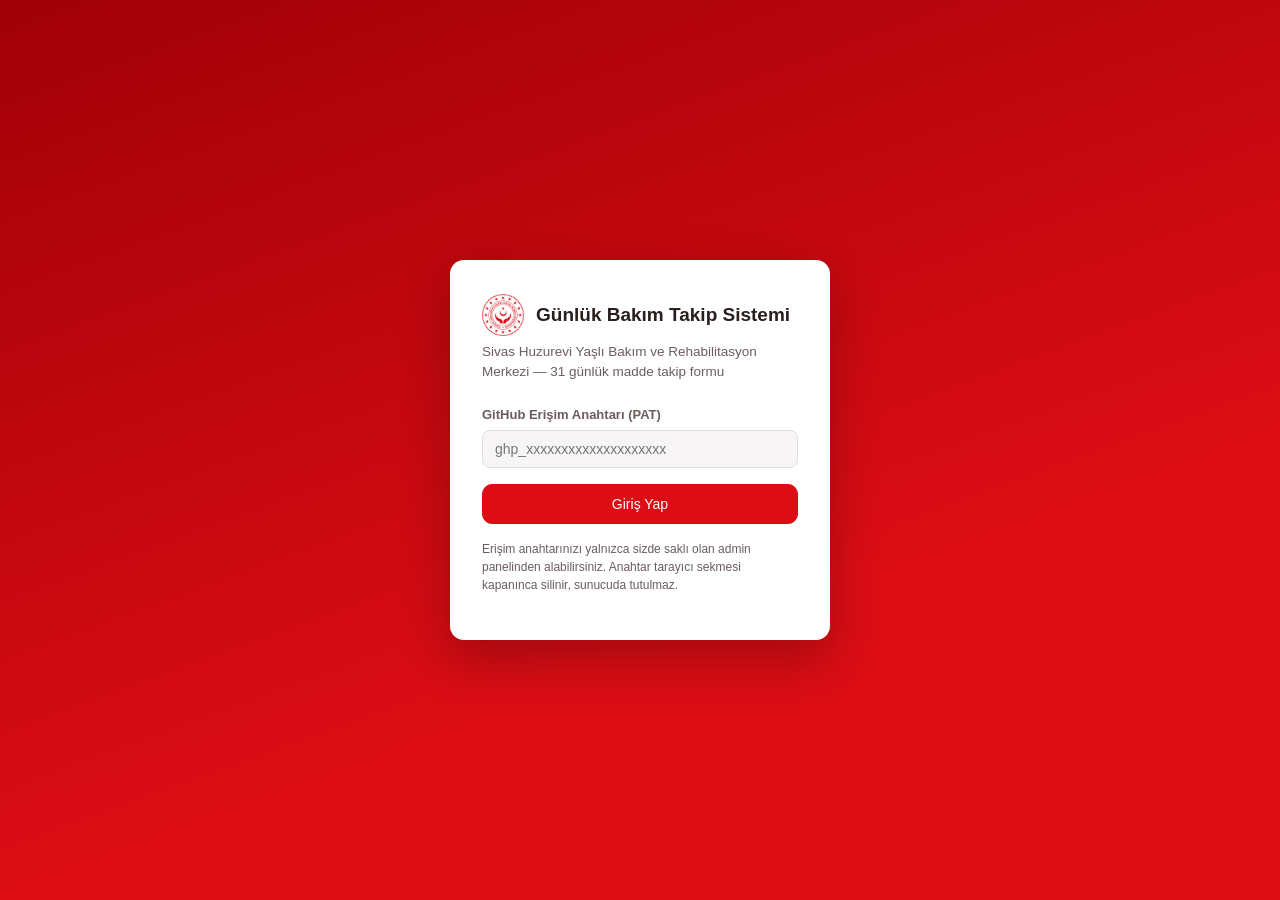
==== index.html @ 6aee414a "Add files via upload" ====
<!DOCTYPE html>
<html lang="tr">
<head>
<meta charset="UTF-8" />
<meta name="viewport" content="width=device-width, initial-scale=1.0" />
<title>Giriş — Günlük Takip Sistemi</title>
<link rel="icon" href="assets/favicon-32.png" />
<link rel="stylesheet" href="css/style.css" />
</head>
<body>
  <div class="giris-sarmalayici">
    <div class="giris-kart">
      <div style="display:flex; align-items:center; gap:12px; margin-bottom:6px;">
        <img src="assets/logo.png" alt="" style="width:42px; height:42px; object-fit:contain;" />
        <h1 style="margin:0;">Günlük Bakım Takip Sistemi</h1>
      </div>
      <p class="aciklama">Sivas Huzurevi Yaşlı Bakım ve Rehabilitasyon Merkezi — 31 günlük madde takip formu</p>

      <div id="hataMesaji" class="hata-mesaji"></div>

      <form id="girisForm">
        <div class="alan">
          <label for="patAlani">GitHub Erişim Anahtarı (PAT)</label>
          <input type="password" id="patAlani" autocomplete="off" placeholder="ghp_xxxxxxxxxxxxxxxxxxxx" required />
        </div>
        <button type="submit" class="buton birincil" id="girisButonu" style="width:100%; justify-content:center; padding:11px 0;">
          Giriş Yap
        </button>
      </form>
      <p style="margin-top:16px; font-size:12px; color:var(--metin-soluk);">
        Erişim anahtarınızı yalnızca sizde saklı olan admin panelinden alabilirsiniz. Anahtar tarayıcı sekmesi kapanınca silinir, sunucuda tutulmaz.
      </p>
    </div>
  </div>

  <script src="js/config.js"></script>
  <script src="js/auth.js"></script>
  <script src="js/github-api.js"></script>
  <script>
    const form = document.getElementById("girisForm");
    const hataKutusu = document.getElementById("hataMesaji");
    const buton = document.getElementById("girisButonu");

    // Zaten girişliyse doğrudan devam et
    if (Auth.isLoggedIn()) {
      window.location.href = Auth.getPersonel() ? "odalar.html" : "personel-sec.html";
    }

    form.addEventListener("submit", async (e) => {
      e.preventDefault();
      hataKutusu.classList.remove("gorunur");
      const pat = document.getElementById("patAlani").value.trim();
      if (!pat) return;

      buton.disabled = true;
      buton.textContent = "Kontrol ediliyor…";
      Auth.setToken(pat);

      try {
        const erisimVar = await GitHubAPI.testAccess();
        if (!erisimVar) {
          throw new Error("Anahtar geçersiz veya depoya erişim yok.");
        }
        window.location.href = "personel-sec.html";
      } catch (err) {
        Auth.clearToken();
        hataKutusu.textContent = "Giriş başarısız: " + err.message;
        hataKutusu.classList.add("gorunur");
        buton.disabled = false;
        buton.textContent = "Giriş Yap";
      }
    });
  </script>
</body>
</html>
---- css/style.css ----
:root {
  --zemin: #f7f5f5;
  --yuzey: #ffffff;
  --kenar: #e3dcdc;
  --metin: #2a1e1e;
  --metin-soluk: #6b5d5d;
  --ana: #dc0d15;      /* T.C. Aile ve Sosyal Hizmetler Bakanlığı kurumsal kırmızısı */
  --ana-koyu: #a10007;
  --ana-acik: #fce9e9;
  --evet: #2f6f4f;
  --hayir: #b3441f;
  --evet-zemin: #e6f0ea;
  --hayir-zemin: #f6e7e1;
  --uyari: #b3441f;
  --radius: 10px;
  --golge: 0 1px 3px rgba(42, 30, 30, 0.08), 0 1px 2px rgba(42, 30, 30, 0.06);
}

* { box-sizing: border-box; }

html, body {
  margin: 0;
  padding: 0;
  background: var(--zemin);
  color: var(--metin);
  font-family: "Segoe UI", "Inter", Arial, sans-serif;
  font-size: 15px;
  line-height: 1.5;
}

a { color: var(--ana); }

.sayfa {
  max-width: 1180px;
  margin: 0 auto;
  padding: 24px 20px 60px;
}

.ust-bar {
  display: flex;
  align-items: center;
  justify-content: space-between;
  background: var(--ana-koyu);
  color: #fff;
  padding: 14px 24px;
}

.ust-bar .baslik {
  font-weight: 600;
  font-size: 17px;
  letter-spacing: 0.2px;
}

.ust-bar .alt-baslik {
  font-size: 12.5px;
  color: #d3e3da;
  margin-top: 2px;
}

.ust-bar nav {
  display: flex;
  gap: 18px;
  align-items: center;
  font-size: 14px;
}

.ust-bar nav a {
  color: #eaf3ee;
  text-decoration: none;
  opacity: 0.9;
}
.ust-bar nav a:hover { opacity: 1; text-decoration: underline; }

.buton {
  display: inline-flex;
  align-items: center;
  gap: 6px;
  padding: 9px 16px;
  border-radius: var(--radius);
  border: 1px solid var(--kenar);
  background: var(--yuzey);
  color: var(--metin);
  font-size: 14px;
  font-weight: 500;
  cursor: pointer;
  text-decoration: none;
}
.buton:hover { border-color: var(--ana); }
.buton.birincil {
  background: var(--ana);
  border-color: var(--ana);
  color: #fff;
}
.buton.birincil:hover { background: var(--ana-koyu); }
.buton.tehlike { border-color: var(--hayir); color: var(--hayir); background: #fff; }
.buton:disabled { opacity: 0.5; cursor: not-allowed; }

.kart {
  background: var(--yuzey);
  border: 1px solid var(--kenar);
  border-radius: var(--radius);
  box-shadow: var(--golge);
  padding: 24px;
}

/* --- Giriş sayfası --- */
.giris-sarmalayici {
  min-height: 100vh;
  display: flex;
  align-items: center;
  justify-content: center;
  background: linear-gradient(160deg, var(--ana-koyu), var(--ana) 65%);
}
.giris-kart {
  width: 380px;
  background: var(--yuzey);
  border-radius: 14px;
  padding: 34px 32px;
  box-shadow: 0 20px 50px rgba(0,0,0,0.25);
}
.giris-kart h1 {
  font-size: 19px;
  margin: 0 0 4px;
}
.giris-kart p.aciklama {
  color: var(--metin-soluk);
  font-size: 13.5px;
  margin: 0 0 22px;
}
.alan { margin-bottom: 16px; }
.alan label {
  display: block;
  font-size: 13px;
  font-weight: 600;
  margin-bottom: 6px;
  color: var(--metin-soluk);
}
.alan input, .alan textarea, .alan select {
  width: 100%;
  padding: 10px 12px;
  border: 1px solid var(--kenar);
  border-radius: 8px;
  font-size: 14px;
  font-family: inherit;
  background: var(--zemin);
}
.alan input:focus, .alan textarea:focus, .alan select:focus {
  outline: 2px solid var(--ana);
  outline-offset: 1px;
  background: #fff;
}
.hata-mesaji {
  background: #fbeae3;
  border: 1px solid #e2b39e;
  color: #8a3417;
  padding: 10px 12px;
  border-radius: 8px;
  font-size: 13.5px;
  margin-bottom: 14px;
  display: none;
}
.hata-mesaji.gorunur { display: block; }

.ust-bar .marka {
  display: flex;
  align-items: center;
  gap: 12px;
}
.ust-bar .marka img {
  width: 34px;
  height: 34px;
  object-fit: contain;
}

.personel-listesi {
  display: flex;
  flex-direction: column;
  gap: 8px;
  max-height: 320px;
  overflow-y: auto;
}
.personel-satiri {
  display: flex;
  align-items: center;
  justify-content: space-between;
  padding: 11px 14px;
  border: 1px solid var(--kenar);
  border-radius: 8px;
  background: var(--yuzey);
  font-size: 14px;
  cursor: pointer;
  text-align: left;
  width: 100%;
  font-family: inherit;
}
.personel-satiri:hover { border-color: var(--ana); }
.personel-satiri.secili { border-color: var(--ana); background: var(--ana-acik); font-weight: 600; }
.personel-satiri .onay-isareti { color: var(--ana); font-weight: 700; }

.rozet {
  display: inline-flex;
  align-items: center;
  gap: 6px;
  font-size: 12.5px;
  padding: 5px 11px;
  border-radius: 999px;
  background: var(--ana-acik);
  color: var(--ana-koyu);
  font-weight: 600;
}

.doluluk-etiket {
  display: inline-block;
  font-size: 10.5px;
  font-weight: 700;
  padding: 2px 8px;
  border-radius: 999px;
  background: #eee;
  color: var(--metin-soluk);
}
.doluluk-etiket.yukleniyor { opacity: 0.5; }
.doluluk-etiket.tam { background: var(--evet-zemin); color: var(--evet); }
.doluluk-etiket.kismi { background: #fdf3e7; color: #8a5a12; }
.doluluk-etiket.bos { background: #f1f1f1; color: var(--metin-soluk); }

.bugun-rozeti {
  display: inline-block;
  font-size: 10.5px;
  font-weight: 700;
  padding: 2px 8px;
  border-radius: 999px;
}
.bugun-rozeti.bugun-tamam { background: var(--evet-zemin); color: var(--evet); }
.bugun-rozeti.bugun-kismi { background: #fdf3e7; color: #8a5a12; }
.bugun-rozeti.bugun-yok { background: var(--hayir-zemin); color: var(--hayir); }

.form-doluluk-listesi {
  margin-top: 8px;
  display: flex;
  flex-direction: column;
  gap: 4px;
}
.form-doluluk-satiri {
  display: flex;
  align-items: center;
  gap: 6px;
  font-size: 11px;
}
.form-doluluk-satiri .form-etiketi {
  color: var(--metin-soluk);
  flex: 1;
  min-width: 0;
  overflow: hidden;
  text-overflow: ellipsis;
  white-space: nowrap;
}
.form-atanmamis {
  margin-top: 8px;
  font-size: 11px;
  color: var(--metin-soluk);
  font-style: italic;
}

/* --- Blok / oda seçim --- */
.blok-sekmeleri {
  display: flex;
  gap: 8px;
  margin-bottom: 20px;
  flex-wrap: wrap;
}
.blok-sekme {
  padding: 9px 20px;
  border-radius: 999px;
  border: 1px solid var(--kenar);
  background: var(--yuzey);
  cursor: pointer;
  font-weight: 600;
  font-size: 14px;
}
.blok-sekme.aktif {
  background: var(--ana);
  border-color: var(--ana);
  color: #fff;
}

.oda-grid {
  display: grid;
  grid-template-columns: repeat(auto-fill, minmax(190px, 1fr));
  gap: 12px;
}
.oda-kart {
  background: var(--yuzey);
  border: 1px solid var(--kenar);
  border-radius: var(--radius);
  padding: 14px 16px;
  text-decoration: none;
  color: var(--metin);
  display: block;
  transition: border-color .12s, transform .12s;
}
.oda-kart:hover { border-color: var(--ana); transform: translateY(-1px); }
.oda-kart .oda-no { font-weight: 700; font-size: 15.5px; }
.oda-kart .sakin-adi { font-size: 13px; color: var(--metin-soluk); margin-top: 3px; }
.oda-kart .kat-etiket {
  display: inline-block;
  margin-top: 8px;
  font-size: 11px;
  padding: 2px 8px;
  border-radius: 999px;
  background: var(--ana-acik);
  color: var(--ana-koyu);
}
.oda-kart.bos-oda { opacity: 0.55; }

.kat-bolumu { margin-bottom: 28px; }
.kat-bolumu h3 {
  font-size: 13px;
  text-transform: uppercase;
  letter-spacing: 0.6px;
  color: var(--metin-soluk);
  margin: 0 0 10px;
  border-bottom: 1px solid var(--kenar);
  padding-bottom: 6px;
}

/* --- Takip formu --- */
.form-ust {
  display: flex;
  align-items: center;
  justify-content: space-between;
  margin-bottom: 18px;
  flex-wrap: wrap;
  gap: 12px;
}
.form-ust h1 { font-size: 20px; margin: 0; }
.form-ust .sakin-adi { color: var(--metin-soluk); font-size: 14px; }
.form-adi-etiket {
  display: inline-block;
  margin-top: 6px;
  font-size: 12px;
  font-weight: 600;
  padding: 3px 10px;
  border-radius: 999px;
  background: var(--ana-acik);
  color: var(--ana-koyu);
}

.ay-secici {
  display: flex;
  align-items: center;
  gap: 10px;
  background: var(--yuzey);
  border: 1px solid var(--kenar);
  border-radius: var(--radius);
  padding: 6px 10px;
}
.ay-secici button {
  border: none;
  background: none;
  cursor: pointer;
  font-size: 16px;
  padding: 4px 8px;
  border-radius: 6px;
}
.ay-secici button:hover { background: var(--ana-acik); }
.ay-secici .ay-etiket { font-weight: 600; min-width: 130px; text-align: center; }

.ilerleme-cubugu {
  height: 8px;
  background: var(--kenar);
  border-radius: 999px;
  overflow: hidden;
  margin: 4px 0 20px;
}
.ilerleme-cubugu .dolu {
  height: 100%;
  background: var(--ana);
  transition: width .2s;
}
.ilerleme-metin { font-size: 12.5px; color: var(--metin-soluk); margin-bottom: 20px; }

.gun-secici {
  display: grid;
  grid-template-columns: repeat(auto-fill, minmax(42px, 1fr));
  gap: 6px;
  margin-bottom: 24px;
}
.gun-dugme {
  aspect-ratio: 1;
  border: 1px solid var(--kenar);
  background: var(--yuzey);
  border-radius: 8px;
  cursor: pointer;
  font-size: 13px;
  font-weight: 600;
  display: flex;
  align-items: center;
  justify-content: center;
  position: relative;
}
.gun-dugme.tamamlandi { background: var(--evet-zemin); border-color: var(--ana); color: var(--ana-koyu); }
.gun-dugme.kismi { background: #fdf3e7; border-color: #d99a3a; }
.gun-dugme.secili { outline: 2px solid var(--ana-koyu); outline-offset: 2px; }
.gun-dugme.bugun::after {
  content: "";
  position: absolute;
  bottom: 3px;
  width: 5px;
  height: 5px;
  border-radius: 50%;
  background: var(--ana);
}

.madde-listesi { display: flex; flex-direction: column; gap: 10px; }
.madde-satir {
  display: flex;
  align-items: center;
  justify-content: space-between;
  gap: 14px;
  padding: 14px 16px;
  background: var(--yuzey);
  border: 1px solid var(--kenar);
  border-radius: var(--radius);
}
.madde-satir .madde-no {
  font-size: 12px;
  color: var(--metin-soluk);
  min-width: 20px;
}
.madde-satir .madde-metin { flex: 1; font-size: 14.5px; }

.eh-grubu { display: flex; gap: 8px; flex-shrink: 0; }
.eh-dugme {
  width: 52px;
  padding: 9px 0;
  text-align: center;
  border-radius: 8px;
  border: 1.5px solid var(--kenar);
  background: var(--yuzey);
  cursor: pointer;
  font-weight: 700;
  font-size: 14px;
  color: var(--metin-soluk);
}
.eh-dugme.evet.secili { background: var(--evet-zemin); border-color: var(--evet); color: var(--evet); }
.eh-dugme.hayir.secili { background: var(--hayir-zemin); border-color: var(--hayir); color: var(--hayir); }

.durum-etiketi {
  font-size: 12.5px;
  padding: 4px 10px;
  border-radius: 999px;
  background: var(--ana-acik);
  color: var(--ana-koyu);
}
.durum-etiketi.kayit-ediliyor { background: #fdf3e7; color: #8a5a12; }
.durum-etiketi.hata { background: #fbeae3; color: #8a3417; }

textarea.degerlendirme-alani {
  width: 100%;
  min-height: 110px;
  padding: 12px;
  border: 1px solid var(--kenar);
  border-radius: var(--radius);
  font-family: inherit;
  font-size: 14px;
  resize: vertical;
}

.arac-satiri {
  display: flex;
  justify-content: flex-end;
  gap: 10px;
  margin-top: 18px;
}

.oda-secim-blok { margin-bottom: 18px; }
.oda-secim-blok-baslik {
  display: flex;
  align-items: center;
  justify-content: space-between;
  padding: 8px 0;
  border-bottom: 1px solid var(--kenar);
  margin-bottom: 8px;
}
.oda-secim-blok-baslik h3 {
  margin: 0;
  font-size: 13px;
  text-transform: uppercase;
  letter-spacing: 0.5px;
  color: var(--metin-soluk);
}
.oda-secim-blok-baslik button {
  border: none;
  background: none;
  color: var(--ana);
  font-size: 12.5px;
  font-weight: 600;
  cursor: pointer;
}
.oda-secim-grid {
  display: grid;
  grid-template-columns: repeat(auto-fill, minmax(150px, 1fr));
  gap: 6px;
}
.oda-secim-satiri {
  display: flex;
  align-items: center;
  gap: 8px;
  padding: 8px 10px;
  border: 1px solid var(--kenar);
  border-radius: 8px;
  font-size: 13.5px;
  cursor: pointer;
  background: var(--yuzey);
}
.oda-secim-satiri:hover { border-color: var(--ana); }
.oda-secim-satiri input { accent-color: var(--ana); width: 15px; height: 15px; flex-shrink: 0; }
.oda-secim-satiri.bos-oda { color: var(--metin-soluk); }

.bos-durum {
  text-align: center;
  padding: 60px 20px;
  color: var(--metin-soluk);
}

@media (max-width: 640px) {
  .form-ust { flex-direction: column; align-items: flex-start; }
  .madde-satir { flex-direction: column; align-items: stretch; }
  .eh-grubu { justify-content: stretch; }
  .eh-dugme { flex: 1; }
}

/* --- Oda-form atama matrisi --- */
.atama-tablosu {
  width: 100%;
  border-collapse: collapse;
  font-size: 13px;
}
.atama-tablosu th, .atama-tablosu td {
  padding: 8px 10px;
  border-bottom: 1px solid var(--kenar);
  text-align: left;
}
.atama-tablosu th {
  color: var(--metin-soluk);
  font-weight: 600;
  font-size: 11.5px;
  text-transform: uppercase;
  letter-spacing: 0.4px;
}
.atama-tablosu td.sakin-hucre { color: var(--metin-soluk); }
.atama-tablosu input[type="checkbox"] {
  width: 17px;
  height: 17px;
  accent-color: var(--ana);
  cursor: pointer;
}
.atama-tablosu input[type="checkbox"]:disabled { cursor: not-allowed; opacity: 0.3; }
.atama-tablosu tr.odaklanilan-satir { background: var(--ana-acik); }
.atama-tablosu tbody tr:hover { background: var(--zemin); }

/* --- Kategorize navigasyon (açılır "Yönetim" menüsü) --- */
.nav-acilir { position: relative; }
.nav-acilir-buton {
  background: none;
  border: none;
  color: #eaf3ee;
  font-size: 14px;
  cursor: pointer;
  padding: 0;
  font-family: inherit;
  opacity: 0.9;
  display: inline-flex;
  align-items: center;
  gap: 3px;
}
.nav-acilir-buton:hover { opacity: 1; }
.nav-acilir-menu {
  display: none;
  position: absolute;
  top: calc(100% + 12px);
  right: 0;
  background: var(--yuzey);
  border: 1px solid var(--kenar);
  border-radius: 10px;
  box-shadow: 0 12px 28px rgba(0,0,0,0.18);
  min-width: 190px;
  padding: 6px;
  z-index: 50;
}
.nav-acilir-menu.acik { display: block; }
.nav-acilir-menu a {
  display: block;
  padding: 9px 12px;
  border-radius: 7px;
  color: var(--metin);
  text-decoration: none;
  font-size: 13.5px;
}
.nav-acilir-menu a:hover { background: var(--ana-acik); color: var(--ana-koyu); }
.nav-acilir-menu .menu-baslik {
  font-size: 11px;
  text-transform: uppercase;
  letter-spacing: 0.5px;
  color: var(--metin-soluk);
  padding: 6px 12px 4px;
}

/* --- Çoklu form takip sayfası --- */
.form-bolumu { margin-bottom: 18px; }
.form-bolumu-baslik {
  display: flex;
  align-items: center;
  justify-content: space-between;
  margin-bottom: 14px;
}
.form-bolumu-baslik h2 { margin: 0; font-size: 15px; }
.form-bolumu-baslik .mini-durum { font-size: 11.5px; color: var(--metin-soluk); }
.form-bolumu-baslik .mini-durum.dolu { color: var(--evet); font-weight: 600; }
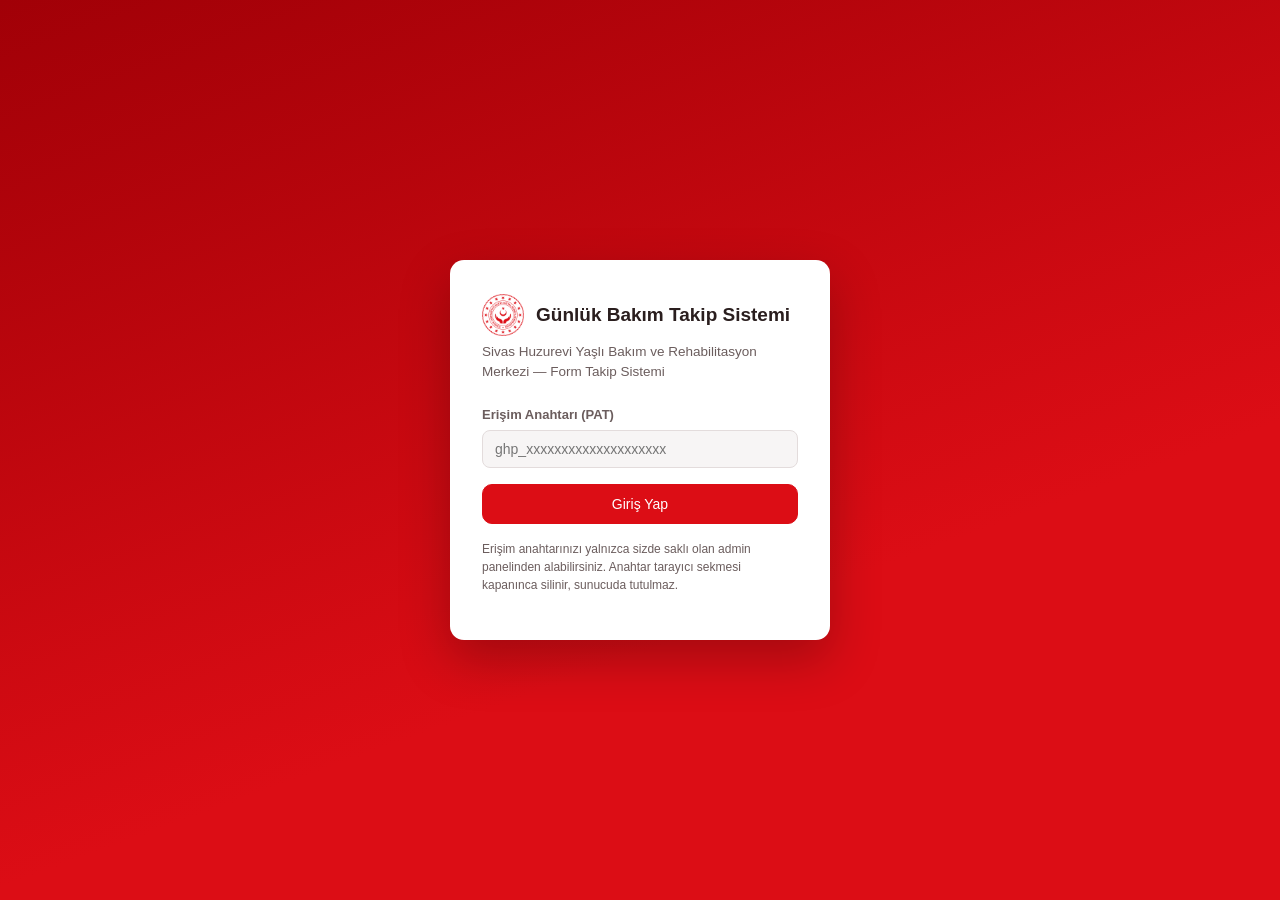
==== commit 56c08a78: "Update index.html" ====
--- a/index.html
+++ b/index.html
@@ -14,13 +14,13 @@
         <img src="assets/logo.png" alt="" style="width:42px; height:42px; object-fit:contain;" />
         <h1 style="margin:0;">Günlük Bakım Takip Sistemi</h1>
       </div>
-      <p class="aciklama">Sivas Huzurevi Yaşlı Bakım ve Rehabilitasyon Merkezi — 31 günlük madde takip formu</p>
+      <p class="aciklama">Sivas Huzurevi Yaşlı Bakım ve Rehabilitasyon Merkezi — Form Takip Sistemi</p>
 
       <div id="hataMesaji" class="hata-mesaji"></div>
 
       <form id="girisForm">
         <div class="alan">
-          <label for="patAlani">GitHub Erişim Anahtarı (PAT)</label>
+          <label for="patAlani">Erişim Anahtarı (PAT)</label>
           <input type="password" id="patAlani" autocomplete="off" placeholder="ghp_xxxxxxxxxxxxxxxxxxxx" required />
         </div>
         <button type="submit" class="buton birincil" id="girisButonu" style="width:100%; justify-content:center; padding:11px 0;">
